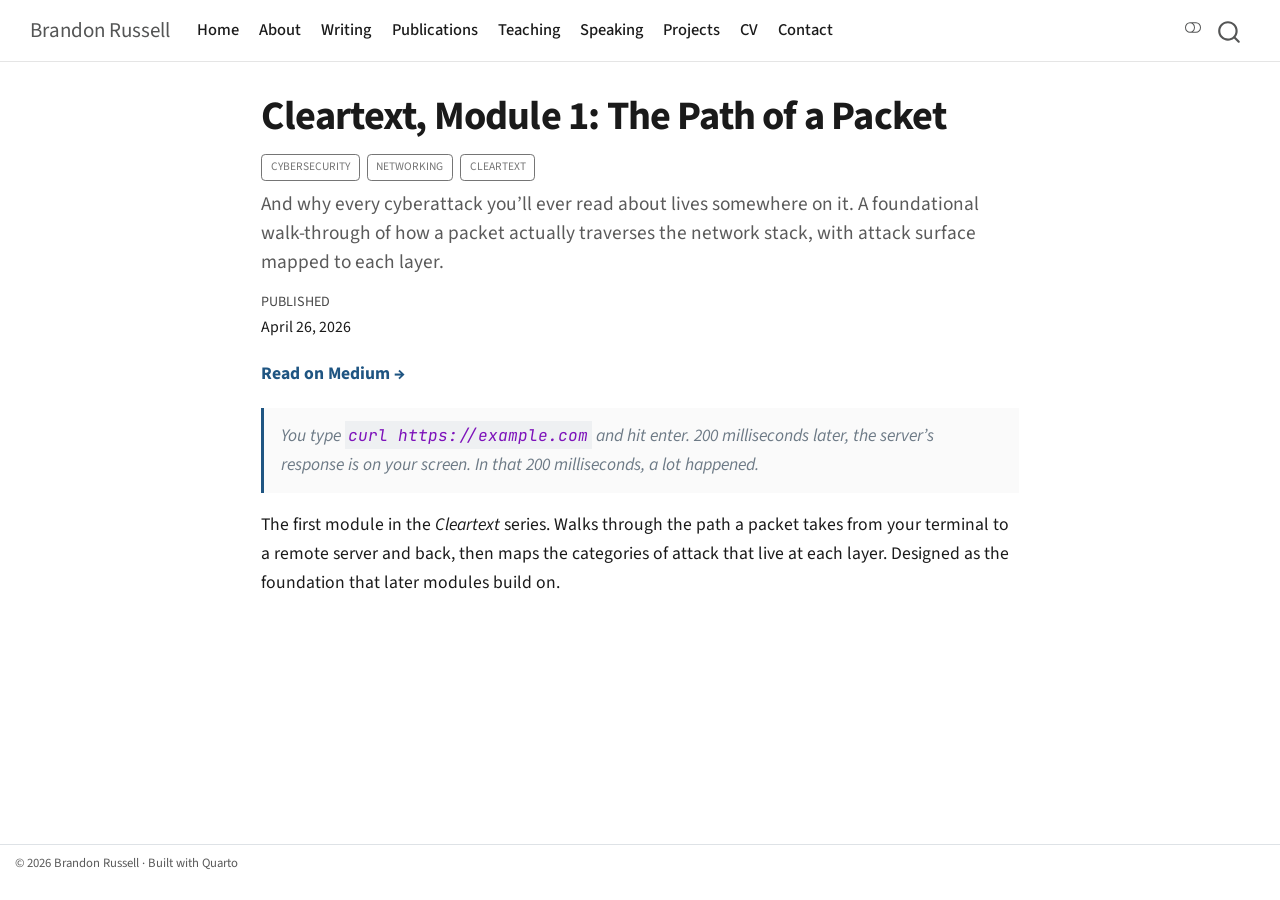
==== posts/2026-04-26-cleartext-module-1-path-of-a-packet/index.html @ db8852be "Built site for gh-pages" ====
<!DOCTYPE html>
<html xmlns="http://www.w3.org/1999/xhtml" lang="en" xml:lang="en"><head>

<meta charset="utf-8">
<meta name="generator" content="quarto-1.9.37">

<meta name="viewport" content="width=device-width, initial-scale=1.0, user-scalable=yes">

<meta name="dcterms.date" content="2026-04-26">
<meta name="description" content="And why every cyberattack you’ll ever read about lives somewhere on it. A foundational walk-through of how a packet actually traverses the network stack, with attack surface mapped to each layer.">

<title>Cleartext, Module 1: The Path of a Packet – Brandon Russell</title>
<style>
/* Default styles provided by pandoc.
** See https://pandoc.org/MANUAL.html#variables-for-html for config info.
*/
code{white-space: pre-wrap;}
span.smallcaps{font-variant: small-caps;}
div.columns{display: flex; gap: min(4vw, 1.5em);}
div.column{flex: auto; overflow-x: auto;}
div.hanging-indent{margin-left: 1.5em; text-indent: -1.5em;}
ul.task-list{list-style: none;}
ul.task-list li input[type="checkbox"] {
  width: 0.8em;
  margin: 0 0.8em 0.2em -1em; /* quarto-specific, see https://github.com/quarto-dev/quarto-cli/issues/4556 */ 
  vertical-align: middle;
}
</style>


<script src="../../site_libs/quarto-nav/quarto-nav.js"></script>
<script src="../../site_libs/clipboard/clipboard.min.js"></script>
<script src="../../site_libs/quarto-search/autocomplete.umd.js"></script>
<script src="../../site_libs/quarto-search/fuse.min.js"></script>
<script src="../../site_libs/quarto-search/quarto-search.js"></script>
<meta name="quarto:offset" content="../../">
<link href="../../images/favicon.svg" rel="icon" type="image/svg+xml">
<script src="../../site_libs/quarto-html/quarto.js" type="module"></script>
<script src="../../site_libs/quarto-html/tabsets/tabsets.js" type="module"></script>
<script src="../../site_libs/quarto-html/popper.min.js"></script>
<script src="../../site_libs/quarto-html/tippy.umd.min.js"></script>
<script src="../../site_libs/quarto-html/anchor.min.js"></script>
<link href="../../site_libs/quarto-html/tippy.css" rel="stylesheet">
<link href="../../site_libs/quarto-html/quarto-syntax-highlighting-7f8f88aac4f3542376d5c11b86a4c14d.css" rel="stylesheet" class="quarto-color-scheme" id="quarto-text-highlighting-styles">
<link href="../../site_libs/quarto-html/quarto-syntax-highlighting-dark-d0ae9245876894da5ac7e18953ecc5cc.css" rel="stylesheet" class="quarto-color-scheme quarto-color-alternate" id="quarto-text-highlighting-styles">
<link href="../../site_libs/quarto-html/quarto-syntax-highlighting-7f8f88aac4f3542376d5c11b86a4c14d.css" rel="stylesheet" class="quarto-color-scheme-extra" id="quarto-text-highlighting-styles">
<script src="../../site_libs/bootstrap/bootstrap.min.js"></script>
<link href="../../site_libs/bootstrap/bootstrap-icons.css" rel="stylesheet">
<link href="../../site_libs/bootstrap/bootstrap-4306a96e0fd97bdc90d1f72745ddc266.min.css" rel="stylesheet" append-hash="true" class="quarto-color-scheme" id="quarto-bootstrap" data-mode="light">
<link href="../../site_libs/bootstrap/bootstrap-dark-68e5399e64d4cba2567f019335977548.min.css" rel="stylesheet" append-hash="true" class="quarto-color-scheme quarto-color-alternate" id="quarto-bootstrap" data-mode="dark">
<link href="../../site_libs/bootstrap/bootstrap-4306a96e0fd97bdc90d1f72745ddc266.min.css" rel="stylesheet" append-hash="true" class="quarto-color-scheme-extra" id="quarto-bootstrap" data-mode="light">
<script id="quarto-search-options" type="application/json">{
  "location": "navbar",
  "copy-button": false,
  "collapse-after": 3,
  "panel-placement": "end",
  "type": "overlay",
  "limit": 50,
  "keyboard-shortcut": [
    "f",
    "/",
    "s"
  ],
  "show-item-context": false,
  "language": {
    "search-no-results-text": "No results",
    "search-matching-documents-text": "matching documents",
    "search-copy-link-title": "Copy link to search",
    "search-hide-matches-text": "Hide additional matches",
    "search-more-match-text": "more match in this document",
    "search-more-matches-text": "more matches in this document",
    "search-clear-button-title": "Clear",
    "search-text-placeholder": "",
    "search-detached-cancel-button-title": "Cancel",
    "search-submit-button-title": "Submit",
    "search-label": "Search"
  }
}</script>
<style>html{ scroll-behavior: smooth; }</style>


<link rel="stylesheet" href="../../styles.css">
<meta property="og:title" content="Cleartext, Module 1: The Path of a Packet – Brandon Russell">
<meta property="og:description" content="And why every cyberattack you’ll ever read about lives somewhere on it. A foundational walk-through of how a packet actually traverses the network stack, with attack surface mapped to each layer.">
<meta property="og:site_name" content="Brandon Russell">
<meta name="twitter:title" content="Cleartext, Module 1: The Path of a Packet – Brandon Russell">
<meta name="twitter:description" content="And why every cyberattack you’ll ever read about lives somewhere on it. A foundational walk-through of how a packet actually traverses the network stack, with attack surface mapped to each layer.">
<meta name="twitter:creator" content="@Dr_BRussell">
<meta name="twitter:site" content="@Dr_BRussell">
<meta name="twitter:card" content="summary">
</head>

<body class="nav-fixed fullcontent quarto-light"><script id="quarto-html-before-body" type="application/javascript">
    const toggleBodyColorMode = (bsSheetEl) => {
      const mode = bsSheetEl.getAttribute("data-mode");
      const bodyEl = window.document.querySelector("body");
      if (mode === "dark") {
        bodyEl.classList.add("quarto-dark");
        bodyEl.classList.remove("quarto-light");
      } else {
        bodyEl.classList.add("quarto-light");
        bodyEl.classList.remove("quarto-dark");
      }
    }
    const toggleBodyColorPrimary = () => {
      const bsSheetEl = window.document.querySelector("link#quarto-bootstrap:not([rel=disabled-stylesheet])");
      if (bsSheetEl) {
        toggleBodyColorMode(bsSheetEl);
      }
    }
    const setColorSchemeToggle = (alternate) => {
      const toggles = window.document.querySelectorAll('.quarto-color-scheme-toggle');
      for (let i=0; i < toggles.length; i++) {
        const toggle = toggles[i];
        if (toggle) {
          if (alternate) {
            toggle.classList.add("alternate");
          } else {
            toggle.classList.remove("alternate");
          }
        }
      }
    };
    const toggleColorMode = (alternate) => {
      // Switch the stylesheets
      const primaryStylesheets = window.document.querySelectorAll('link.quarto-color-scheme:not(.quarto-color-alternate)');
      const alternateStylesheets = window.document.querySelectorAll('link.quarto-color-scheme.quarto-color-alternate');
      manageTransitions('#quarto-margin-sidebar .nav-link', false);
      if (alternate) {
        // note: dark is layered on light, we don't disable primary!
        enableStylesheet(alternateStylesheets);
        for (const sheetNode of alternateStylesheets) {
          if (sheetNode.id === "quarto-bootstrap") {
            toggleBodyColorMode(sheetNode);
          }
        }
      } else {
        disableStylesheet(alternateStylesheets);
        enableStylesheet(primaryStylesheets)
        toggleBodyColorPrimary();
      }
      manageTransitions('#quarto-margin-sidebar .nav-link', true);
      // Switch the toggles
      setColorSchemeToggle(alternate)
      // Hack to workaround the fact that safari doesn't
      // properly recolor the scrollbar when toggling (#1455)
      if (navigator.userAgent.indexOf('Safari') > 0 && navigator.userAgent.indexOf('Chrome') == -1) {
        manageTransitions("body", false);
        window.scrollTo(0, 1);
        setTimeout(() => {
          window.scrollTo(0, 0);
          manageTransitions("body", true);
        }, 40);
      }
    }
    const disableStylesheet = (stylesheets) => {
      for (let i=0; i < stylesheets.length; i++) {
        const stylesheet = stylesheets[i];
        stylesheet.rel = 'disabled-stylesheet';
      }
    }
    const enableStylesheet = (stylesheets) => {
      for (let i=0; i < stylesheets.length; i++) {
        const stylesheet = stylesheets[i];
        if(stylesheet.rel !== 'stylesheet') { // for Chrome, which will still FOUC without this check
          stylesheet.rel = 'stylesheet';
        }
      }
    }
    const manageTransitions = (selector, allowTransitions) => {
      const els = window.document.querySelectorAll(selector);
      for (let i=0; i < els.length; i++) {
        const el = els[i];
        if (allowTransitions) {
          el.classList.remove('notransition');
        } else {
          el.classList.add('notransition');
        }
      }
    }
    const isFileUrl = () => {
      return window.location.protocol === 'file:';
    }
    const hasAlternateSentinel = () => {
      let styleSentinel = getColorSchemeSentinel();
      if (styleSentinel !== null) {
        return styleSentinel === "alternate";
      } else {
        return false;
      }
    }
    const setStyleSentinel = (alternate) => {
      const value = alternate ? "alternate" : "default";
      if (!isFileUrl()) {
        window.localStorage.setItem("quarto-color-scheme", value);
      } else {
        localAlternateSentinel = value;
      }
    }
    const getColorSchemeSentinel = () => {
      if (!isFileUrl()) {
        const storageValue = window.localStorage.getItem("quarto-color-scheme");
        return storageValue != null ? storageValue : localAlternateSentinel;
      } else {
        return localAlternateSentinel;
      }
    }
    const toggleGiscusIfUsed = (isAlternate, darkModeDefault) => {
      const baseTheme = document.querySelector('#giscus-base-theme')?.value ?? 'light';
      const alternateTheme = document.querySelector('#giscus-alt-theme')?.value ?? 'dark';
      let newTheme = '';
      if(authorPrefersDark) {
        newTheme = isAlternate ? baseTheme : alternateTheme;
      } else {
        newTheme = isAlternate ? alternateTheme : baseTheme;
      }
      const changeGiscusTheme = () => {
        // From: https://github.com/giscus/giscus/issues/336
        const sendMessage = (message) => {
          const iframe = document.querySelector('iframe.giscus-frame');
          if (!iframe) return;
          iframe.contentWindow.postMessage({ giscus: message }, 'https://giscus.app');
        }
        sendMessage({
          setConfig: {
            theme: newTheme
          }
        });
      }
      const isGiscussLoaded = window.document.querySelector('iframe.giscus-frame') !== null;
      if (isGiscussLoaded) {
        changeGiscusTheme();
      }
    };
    const authorPrefersDark = false;
    const darkModeDefault = authorPrefersDark;
      document.querySelector('link#quarto-text-highlighting-styles.quarto-color-scheme-extra').rel = 'disabled-stylesheet';
      document.querySelector('link#quarto-bootstrap.quarto-color-scheme-extra').rel = 'disabled-stylesheet';
    let localAlternateSentinel = darkModeDefault ? 'alternate' : 'default';
    // Dark / light mode switch
    window.quartoToggleColorScheme = () => {
      // Read the current dark / light value
      let toAlternate = !hasAlternateSentinel();
      toggleColorMode(toAlternate);
      setStyleSentinel(toAlternate);
      toggleGiscusIfUsed(toAlternate, darkModeDefault);
      window.dispatchEvent(new Event('resize'));
    };
    // Switch to dark mode if need be
    if (hasAlternateSentinel()) {
      toggleColorMode(true);
    } else {
      toggleColorMode(false);
    }
  </script>

<div id="quarto-search-results"></div>
  <header id="quarto-header" class="headroom fixed-top">
    <nav class="navbar navbar-expand-lg " data-bs-theme="dark">
      <div class="navbar-container container-fluid">
      <div class="navbar-brand-container mx-auto">
    <a class="navbar-brand" href="../../index.html">
    <span class="navbar-title">Brandon Russell</span>
    </a>
  </div>
            <div id="quarto-search" class="" title="Search"></div>
          <button class="navbar-toggler" type="button" data-bs-toggle="collapse" data-bs-target="#navbarCollapse" aria-controls="navbarCollapse" role="menu" aria-expanded="false" aria-label="Toggle navigation" onclick="if (window.quartoToggleHeadroom) { window.quartoToggleHeadroom(); }">
  <span class="navbar-toggler-icon"></span>
</button>
          <div class="collapse navbar-collapse" id="navbarCollapse">
            <ul class="navbar-nav navbar-nav-scroll me-auto">
  <li class="nav-item">
    <a class="nav-link" href="../../index.html"> 
<span class="menu-text">Home</span></a>
  </li>  
  <li class="nav-item">
    <a class="nav-link" href="../../about.html"> 
<span class="menu-text">About</span></a>
  </li>  
  <li class="nav-item">
    <a class="nav-link" href="../../writing.html"> 
<span class="menu-text">Writing</span></a>
  </li>  
  <li class="nav-item">
    <a class="nav-link" href="../../publications.html"> 
<span class="menu-text">Publications</span></a>
  </li>  
  <li class="nav-item">
    <a class="nav-link" href="../../teaching.html"> 
<span class="menu-text">Teaching</span></a>
  </li>  
  <li class="nav-item">
    <a class="nav-link" href="../../speaking.html"> 
<span class="menu-text">Speaking</span></a>
  </li>  
  <li class="nav-item">
    <a class="nav-link" href="../../projects.html"> 
<span class="menu-text">Projects</span></a>
  </li>  
  <li class="nav-item">
    <a class="nav-link" href="../../cv.html"> 
<span class="menu-text">CV</span></a>
  </li>  
  <li class="nav-item">
    <a class="nav-link" href="../../contact.html"> 
<span class="menu-text">Contact</span></a>
  </li>  
</ul>
            <ul class="navbar-nav navbar-nav-scroll ms-auto">
  <li class="nav-item compact">
    <a class="nav-link" href="https://github.com/Brandon-Russell-1"> <i class="bi bi-github" role="img" aria-label="GitHub">
</i> 
<span class="menu-text"></span></a>
  </li>  
  <li class="nav-item compact">
    <a class="nav-link" href="https://www.linkedin.com/in/brandon-r-russell/"> <i class="bi bi-linkedin" role="img" aria-label="LinkedIn">
</i> 
<span class="menu-text"></span></a>
  </li>  
  <li class="nav-item compact">
    <a class="nav-link" href="https://x.com/Dr_BRussell"> <i class="bi bi-twitter-x" role="img" aria-label="X">
</i> 
<span class="menu-text"></span></a>
  </li>  
  <li class="nav-item compact">
    <a class="nav-link" href="https://www.youtube.com/@Dr.BrandonRussell"> <i class="bi bi-youtube" role="img" aria-label="YouTube">
</i> 
<span class="menu-text"></span></a>
  </li>  
  <li class="nav-item compact">
    <a class="nav-link" href="https://medium.com/@brandon.r.russell.1"> <i class="bi bi-medium" role="img" aria-label="Medium">
</i> 
<span class="menu-text"></span></a>
  </li>  
  <li class="nav-item compact">
    <a class="nav-link" href="mailto:brandon.r.russell.1@gmail.com"> <i class="bi bi-envelope" role="img" aria-label="Email">
</i> 
<span class="menu-text"></span></a>
  </li>  
</ul>
          </div> <!-- /navcollapse -->
            <div class="quarto-navbar-tools">
  <a href="" class="quarto-color-scheme-toggle quarto-navigation-tool  px-1" onclick="window.quartoToggleColorScheme(); return false;" title="Toggle dark mode"><i class="bi"></i></a>
</div>
      </div> <!-- /container-fluid -->
    </nav>
</header>
<!-- content -->
<div id="quarto-content" class="quarto-container page-columns page-rows-contents page-layout-article page-navbar">
<!-- sidebar -->
<!-- margin-sidebar -->
    
<!-- main -->
<main class="content" id="quarto-document-content">


<header id="title-block-header" class="quarto-title-block default">
<div class="quarto-title">
<h1 class="title">Cleartext, Module 1: The Path of a Packet</h1>
  <div class="quarto-categories">
    <div class="quarto-category">cybersecurity</div>
    <div class="quarto-category">networking</div>
    <div class="quarto-category">cleartext</div>
  </div>
  </div>

<div>
  <div class="description">
    And why every cyberattack you’ll ever read about lives somewhere on it. A foundational walk-through of how a packet actually traverses the network stack, with attack surface mapped to each layer.
  </div>
</div>


<div class="quarto-title-meta">

    
    <div>
    <div class="quarto-title-meta-heading">Published</div>
    <div class="quarto-title-meta-contents">
      <p class="date">April 26, 2026</p>
    </div>
  </div>
  
    
  </div>
  


</header>


<p><a href="https://medium.com/@brandon.r.russell.1/cleartext-ec128820b565"><strong>Read on Medium →</strong></a></p>
<blockquote class="blockquote">
<p>You type <code>curl https://example.com</code> and hit enter. 200 milliseconds later, the server’s response is on your screen. In that 200 milliseconds, a lot happened.</p>
</blockquote>
<p>The first module in the <em>Cleartext</em> series. Walks through the path a packet takes from your terminal to a remote server and back, then maps the categories of attack that live at each layer. Designed as the foundation that later modules build on.</p>



</main> <!-- /main -->
<script id="quarto-html-after-body" type="application/javascript">
  window.document.addEventListener("DOMContentLoaded", function (event) {
    // Ensure there is a toggle, if there isn't float one in the top right
    if (window.document.querySelector('.quarto-color-scheme-toggle') === null) {
      const a = window.document.createElement('a');
      a.classList.add('top-right');
      a.classList.add('quarto-color-scheme-toggle');
      a.href = "";
      a.onclick = function() { try { window.quartoToggleColorScheme(); } catch {} return false; };
      const i = window.document.createElement("i");
      i.classList.add('bi');
      a.appendChild(i);
      window.document.body.appendChild(a);
    }
    setColorSchemeToggle(hasAlternateSentinel())
    const icon = "";
    const anchorJS = new window.AnchorJS();
    anchorJS.options = {
      placement: 'right',
      icon: icon
    };
    anchorJS.add('.anchored');
    const isCodeAnnotation = (el) => {
      for (const clz of el.classList) {
        if (clz.startsWith('code-annotation-')) {                     
          return true;
        }
      }
      return false;
    }
    const onCopySuccess = function(e) {
      // button target
      const button = e.trigger;
      // don't keep focus
      button.blur();
      // flash "checked"
      button.classList.add('code-copy-button-checked');
      var currentTitle = button.getAttribute("title");
      button.setAttribute("title", "Copied!");
      let tooltip;
      if (window.bootstrap) {
        button.setAttribute("data-bs-toggle", "tooltip");
        button.setAttribute("data-bs-placement", "left");
        button.setAttribute("data-bs-title", "Copied!");
        tooltip = new bootstrap.Tooltip(button, 
          { trigger: "manual", 
            customClass: "code-copy-button-tooltip",
            offset: [0, -8]});
        tooltip.show();    
      }
      setTimeout(function() {
        if (tooltip) {
          tooltip.hide();
          button.removeAttribute("data-bs-title");
          button.removeAttribute("data-bs-toggle");
          button.removeAttribute("data-bs-placement");
        }
        button.setAttribute("title", currentTitle);
        button.classList.remove('code-copy-button-checked');
      }, 1000);
      // clear code selection
      e.clearSelection();
    }
    const getTextToCopy = function(trigger) {
      const outerScaffold = trigger.parentElement.cloneNode(true);
      const codeEl = outerScaffold.querySelector('code');
      for (const childEl of codeEl.children) {
        if (isCodeAnnotation(childEl)) {
          childEl.remove();
        }
      }
      return codeEl.innerText;
    }
    const clipboard = new window.ClipboardJS('.code-copy-button:not([data-in-quarto-modal])', {
      text: getTextToCopy
    });
    clipboard.on('success', onCopySuccess);
    if (window.document.getElementById('quarto-embedded-source-code-modal')) {
      const clipboardModal = new window.ClipboardJS('.code-copy-button[data-in-quarto-modal]', {
        text: getTextToCopy,
        container: window.document.getElementById('quarto-embedded-source-code-modal')
      });
      clipboardModal.on('success', onCopySuccess);
    }
      var localhostRegex = new RegExp(/^(?:http|https):\/\/localhost\:?[0-9]*\//);
      var mailtoRegex = new RegExp(/^mailto:/);
        var filterRegex = new RegExp("https:\/\/brandonrussell\.io");
      var isInternal = (href) => {
          return filterRegex.test(href) || localhostRegex.test(href) || mailtoRegex.test(href);
      }
      // Inspect non-navigation links and adorn them if external
     var links = window.document.querySelectorAll('a[href]:not(.nav-link):not(.navbar-brand):not(.toc-action):not(.sidebar-link):not(.sidebar-item-toggle):not(.pagination-link):not(.no-external):not([aria-hidden]):not(.dropdown-item):not(.quarto-navigation-tool):not(.about-link)');
      for (var i=0; i<links.length; i++) {
        const link = links[i];
        if (!isInternal(link.href)) {
          // undo the damage that might have been done by quarto-nav.js in the case of
          // links that we want to consider external
          if (link.dataset.originalHref !== undefined) {
            link.href = link.dataset.originalHref;
          }
        }
      }
    function tippyHover(el, contentFn, onTriggerFn, onUntriggerFn) {
      const config = {
        allowHTML: true,
        maxWidth: 500,
        delay: 100,
        arrow: false,
        appendTo: function(el) {
            return el.parentElement;
        },
        interactive: true,
        interactiveBorder: 10,
        theme: 'quarto',
        placement: 'bottom-start',
      };
      if (contentFn) {
        config.content = contentFn;
      }
      if (onTriggerFn) {
        config.onTrigger = onTriggerFn;
      }
      if (onUntriggerFn) {
        config.onUntrigger = onUntriggerFn;
      }
      window.tippy(el, config); 
    }
    const noterefs = window.document.querySelectorAll('a[role="doc-noteref"]');
    for (var i=0; i<noterefs.length; i++) {
      const ref = noterefs[i];
      tippyHover(ref, function() {
        // use id or data attribute instead here
        let href = ref.getAttribute('data-footnote-href') || ref.getAttribute('href');
        try { href = new URL(href).hash; } catch {}
        const id = href.replace(/^#\/?/, "");
        const note = window.document.getElementById(id);
        if (note) {
          return note.innerHTML;
        } else {
          return "";
        }
      });
    }
    const xrefs = window.document.querySelectorAll('a.quarto-xref');
    const processXRef = (id, note) => {
      // Strip column container classes
      const stripColumnClz = (el) => {
        el.classList.remove("page-full", "page-columns");
        if (el.children) {
          for (const child of el.children) {
            stripColumnClz(child);
          }
        }
      }
      stripColumnClz(note)
      if (id === null || id.startsWith('sec-')) {
        // Special case sections, only their first couple elements
        const container = document.createElement("div");
        if (note.children && note.children.length > 2) {
          container.appendChild(note.children[0].cloneNode(true));
          for (let i = 1; i < note.children.length; i++) {
            const child = note.children[i];
            if (child.tagName === "P" && child.innerText === "") {
              continue;
            } else {
              container.appendChild(child.cloneNode(true));
              break;
            }
          }
          if (window.Quarto?.typesetMath) {
            window.Quarto.typesetMath(container);
          }
          return container.innerHTML
        } else {
          if (window.Quarto?.typesetMath) {
            window.Quarto.typesetMath(note);
          }
          return note.innerHTML;
        }
      } else {
        // Remove any anchor links if they are present
        const anchorLink = note.querySelector('a.anchorjs-link');
        if (anchorLink) {
          anchorLink.remove();
        }
        if (window.Quarto?.typesetMath) {
          window.Quarto.typesetMath(note);
        }
        if (note.classList.contains("callout")) {
          return note.outerHTML;
        } else {
          return note.innerHTML;
        }
      }
    }
    for (var i=0; i<xrefs.length; i++) {
      const xref = xrefs[i];
      tippyHover(xref, undefined, function(instance) {
        instance.disable();
        let url = xref.getAttribute('href');
        let hash = undefined; 
        if (url.startsWith('#')) {
          hash = url;
        } else {
          try { hash = new URL(url).hash; } catch {}
        }
        if (hash) {
          const id = hash.replace(/^#\/?/, "");
          const note = window.document.getElementById(id);
          if (note !== null) {
            try {
              const html = processXRef(id, note.cloneNode(true));
              instance.setContent(html);
            } finally {
              instance.enable();
              instance.show();
            }
          } else {
            // See if we can fetch this
            fetch(url.split('#')[0])
            .then(res => res.text())
            .then(html => {
              const parser = new DOMParser();
              const htmlDoc = parser.parseFromString(html, "text/html");
              const note = htmlDoc.getElementById(id);
              if (note !== null) {
                const html = processXRef(id, note);
                instance.setContent(html);
              } 
            }).finally(() => {
              instance.enable();
              instance.show();
            });
          }
        } else {
          // See if we can fetch a full url (with no hash to target)
          // This is a special case and we should probably do some content thinning / targeting
          fetch(url)
          .then(res => res.text())
          .then(html => {
            const parser = new DOMParser();
            const htmlDoc = parser.parseFromString(html, "text/html");
            const note = htmlDoc.querySelector('main.content');
            if (note !== null) {
              // This should only happen for chapter cross references
              // (since there is no id in the URL)
              // remove the first header
              if (note.children.length > 0 && note.children[0].tagName === "HEADER") {
                note.children[0].remove();
              }
              const html = processXRef(null, note);
              instance.setContent(html);
            } 
          }).finally(() => {
            instance.enable();
            instance.show();
          });
        }
      }, function(instance) {
      });
    }
        let selectedAnnoteEl;
        const selectorForAnnotation = ( cell, annotation) => {
          let cellAttr = 'data-code-cell="' + cell + '"';
          let lineAttr = 'data-code-annotation="' +  annotation + '"';
          const selector = 'span[' + cellAttr + '][' + lineAttr + ']';
          return selector;
        }
        const selectCodeLines = (annoteEl) => {
          const doc = window.document;
          const targetCell = annoteEl.getAttribute("data-target-cell");
          const targetAnnotation = annoteEl.getAttribute("data-target-annotation");
          const annoteSpan = window.document.querySelector(selectorForAnnotation(targetCell, targetAnnotation));
          const lines = annoteSpan.getAttribute("data-code-lines").split(",");
          const lineIds = lines.map((line) => {
            return targetCell + "-" + line;
          })
          let top = null;
          let height = null;
          let parent = null;
          if (lineIds.length > 0) {
              //compute the position of the single el (top and bottom and make a div)
              const el = window.document.getElementById(lineIds[0]);
              top = el.offsetTop;
              height = el.offsetHeight;
              parent = el.parentElement.parentElement;
            if (lineIds.length > 1) {
              const lastEl = window.document.getElementById(lineIds[lineIds.length - 1]);
              const bottom = lastEl.offsetTop + lastEl.offsetHeight;
              height = bottom - top;
            }
            if (top !== null && height !== null && parent !== null) {
              // cook up a div (if necessary) and position it 
              let div = window.document.getElementById("code-annotation-line-highlight");
              if (div === null) {
                div = window.document.createElement("div");
                div.setAttribute("id", "code-annotation-line-highlight");
                div.style.position = 'absolute';
                parent.appendChild(div);
              }
              div.style.top = top - 2 + "px";
              div.style.height = height + 4 + "px";
              div.style.left = 0;
              let gutterDiv = window.document.getElementById("code-annotation-line-highlight-gutter");
              if (gutterDiv === null) {
                gutterDiv = window.document.createElement("div");
                gutterDiv.setAttribute("id", "code-annotation-line-highlight-gutter");
                gutterDiv.style.position = 'absolute';
                const codeCell = window.document.getElementById(targetCell);
                const gutter = codeCell.querySelector('.code-annotation-gutter');
                gutter.appendChild(gutterDiv);
              }
              gutterDiv.style.top = top - 2 + "px";
              gutterDiv.style.height = height + 4 + "px";
            }
            selectedAnnoteEl = annoteEl;
          }
        };
        const unselectCodeLines = () => {
          const elementsIds = ["code-annotation-line-highlight", "code-annotation-line-highlight-gutter"];
          elementsIds.forEach((elId) => {
            const div = window.document.getElementById(elId);
            if (div) {
              div.remove();
            }
          });
          selectedAnnoteEl = undefined;
        };
          // Handle positioning of the toggle
      window.addEventListener(
        "resize",
        throttle(() => {
          elRect = undefined;
          if (selectedAnnoteEl) {
            selectCodeLines(selectedAnnoteEl);
          }
        }, 10)
      );
      function throttle(fn, ms) {
      let throttle = false;
      let timer;
        return (...args) => {
          if(!throttle) { // first call gets through
              fn.apply(this, args);
              throttle = true;
          } else { // all the others get throttled
              if(timer) clearTimeout(timer); // cancel #2
              timer = setTimeout(() => {
                fn.apply(this, args);
                timer = throttle = false;
              }, ms);
          }
        };
      }
        // Attach click handler to the DT
        const annoteDls = window.document.querySelectorAll('dt[data-target-cell]');
        for (const annoteDlNode of annoteDls) {
          annoteDlNode.addEventListener('click', (event) => {
            const clickedEl = event.target;
            if (clickedEl !== selectedAnnoteEl) {
              unselectCodeLines();
              const activeEl = window.document.querySelector('dt[data-target-cell].code-annotation-active');
              if (activeEl) {
                activeEl.classList.remove('code-annotation-active');
              }
              selectCodeLines(clickedEl);
              clickedEl.classList.add('code-annotation-active');
            } else {
              // Unselect the line
              unselectCodeLines();
              clickedEl.classList.remove('code-annotation-active');
            }
          });
        }
    const findCites = (el) => {
      const parentEl = el.parentElement;
      if (parentEl) {
        const cites = parentEl.dataset.cites;
        if (cites) {
          return {
            el,
            cites: cites.split(' ')
          };
        } else {
          return findCites(el.parentElement)
        }
      } else {
        return undefined;
      }
    };
    var bibliorefs = window.document.querySelectorAll('a[role="doc-biblioref"]');
    for (var i=0; i<bibliorefs.length; i++) {
      const ref = bibliorefs[i];
      const citeInfo = findCites(ref);
      if (citeInfo) {
        tippyHover(citeInfo.el, function() {
          var popup = window.document.createElement('div');
          citeInfo.cites.forEach(function(cite) {
            var citeDiv = window.document.createElement('div');
            citeDiv.classList.add('hanging-indent');
            citeDiv.classList.add('csl-entry');
            var biblioDiv = window.document.getElementById('ref-' + cite);
            if (biblioDiv) {
              citeDiv.innerHTML = biblioDiv.innerHTML;
            }
            popup.appendChild(citeDiv);
          });
          return popup.innerHTML;
        });
      }
    }
  });
  </script>
</div> <!-- /content -->
<footer class="footer">
  <div class="nav-footer">
    <div class="nav-footer-left">
<p>© 2026 Brandon Russell · Built with <a href="https://quarto.org">Quarto</a></p>
</div>   
    <div class="nav-footer-center">
      &nbsp;
    </div>
    <div class="nav-footer-right">
      <ul class="footer-items list-unstyled">
    <li class="nav-item compact">
    <a class="nav-link" href="https://github.com/Brandon-Russell-1">
      <i class="bi bi-github" role="img">
</i> 
    </a>
  </li>  
    <li class="nav-item compact">
    <a class="nav-link" href="https://www.linkedin.com/in/brandon-r-russell/">
      <i class="bi bi-linkedin" role="img">
</i> 
    </a>
  </li>  
    <li class="nav-item compact">
    <a class="nav-link" href="https://x.com/Dr_BRussell">
      <i class="bi bi-twitter-x" role="img">
</i> 
    </a>
  </li>  
    <li class="nav-item compact">
    <a class="nav-link" href="https://www.youtube.com/@Dr.BrandonRussell">
      <i class="bi bi-youtube" role="img">
</i> 
    </a>
  </li>  
    <li class="nav-item compact">
    <a class="nav-link" href="https://medium.com/@brandon.r.russell.1">
      <i class="bi bi-medium" role="img">
</i> 
    </a>
  </li>  
    <li class="nav-item compact">
    <a class="nav-link" href="mailto:brandon.r.russell.1@gmail.com">
      <i class="bi bi-envelope" role="img">
</i> 
    </a>
  </li>  
</ul>
    </div>
  </div>
</footer>




<script src="../../site_libs/quarto-html/zenscroll-min.js"></script>
</body></html>
---- site_libs/quarto-html/tippy.css ----
.tippy-box[data-animation=fade][data-state=hidden]{opacity:0}[data-tippy-root]{max-width:calc(100vw - 10px)}.tippy-box{position:relative;background-color:#333;color:#fff;border-radius:4px;font-size:14px;line-height:1.4;white-space:normal;outline:0;transition-property:transform,visibility,opacity}.tippy-box[data-placement^=top]>.tippy-arrow{bottom:0}.tippy-box[data-placement^=top]>.tippy-arrow:before{bottom:-7px;left:0;border-width:8px 8px 0;border-top-color:initial;transform-origin:center top}.tippy-box[data-placement^=bottom]>.tippy-arrow{top:0}.tippy-box[data-placement^=bottom]>.tippy-arrow:before{top:-7px;left:0;border-width:0 8px 8px;border-bottom-color:initial;transform-origin:center bottom}.tippy-box[data-placement^=left]>.tippy-arrow{right:0}.tippy-box[data-placement^=left]>.tippy-arrow:before{border-width:8px 0 8px 8px;border-left-color:initial;right:-7px;transform-origin:center left}.tippy-box[data-placement^=right]>.tippy-arrow{left:0}.tippy-box[data-placement^=right]>.tippy-arrow:before{left:-7px;border-width:8px 8px 8px 0;border-right-color:initial;transform-origin:center right}.tippy-box[data-inertia][data-state=visible]{transition-timing-function:cubic-bezier(.54,1.5,.38,1.11)}.tippy-arrow{width:16px;height:16px;color:#333}.tippy-arrow:before{content:"";position:absolute;border-color:transparent;border-style:solid}.tippy-content{position:relative;padding:5px 9px;z-index:1}
---- site_libs/quarto-html/quarto-syntax-highlighting-7f8f88aac4f3542376d5c11b86a4c14d.css ----
/* quarto syntax highlight colors */
:root {
  --quarto-hl-ot-color: #003B4F;
  --quarto-hl-at-color: #657422;
  --quarto-hl-ss-color: #20794D;
  --quarto-hl-an-color: #5E5E5E;
  --quarto-hl-fu-color: #4758AB;
  --quarto-hl-st-color: #20794D;
  --quarto-hl-cf-color: #003B4F;
  --quarto-hl-op-color: #5E5E5E;
  --quarto-hl-er-color: #AD0000;
  --quarto-hl-bn-color: #AD0000;
  --quarto-hl-al-color: #AD0000;
  --quarto-hl-va-color: #111111;
  --quarto-hl-bu-color: inherit;
  --quarto-hl-ex-color: inherit;
  --quarto-hl-pp-color: #AD0000;
  --quarto-hl-in-color: #5E5E5E;
  --quarto-hl-vs-color: #20794D;
  --quarto-hl-wa-color: #5E5E5E;
  --quarto-hl-do-color: #5E5E5E;
  --quarto-hl-im-color: #00769E;
  --quarto-hl-ch-color: #20794D;
  --quarto-hl-dt-color: #AD0000;
  --quarto-hl-fl-color: #AD0000;
  --quarto-hl-co-color: #5E5E5E;
  --quarto-hl-cv-color: #5E5E5E;
  --quarto-hl-cn-color: #8f5902;
  --quarto-hl-sc-color: #5E5E5E;
  --quarto-hl-dv-color: #AD0000;
  --quarto-hl-kw-color: #003B4F;
}

/* other quarto variables */
:root {
  --quarto-font-monospace: SFMono-Regular, Menlo, Monaco, Consolas, "Liberation Mono", "Courier New", monospace;
}

/* syntax highlight based on Pandoc's rules */
pre > code.sourceCode > span {
  color: #003B4F;
}

code.sourceCode > span {
  color: #003B4F;
}

div.sourceCode,
div.sourceCode pre.sourceCode {
  color: #003B4F;
}

/* Normal */
code span {
  color: #003B4F;
}

/* Alert */
code span.al {
  color: #AD0000;
  font-style: inherit;
}

/* Annotation */
code span.an {
  color: #5E5E5E;
  font-style: inherit;
}

/* Attribute */
code span.at {
  color: #657422;
  font-style: inherit;
}

/* BaseN */
code span.bn {
  color: #AD0000;
  font-style: inherit;
}

/* BuiltIn */
code span.bu {
  font-style: inherit;
}

/* ControlFlow */
code span.cf {
  color: #003B4F;
  font-weight: bold;
  font-style: inherit;
}

/* Char */
code span.ch {
  color: #20794D;
  font-style: inherit;
}

/* Constant */
code span.cn {
  color: #8f5902;
  font-style: inherit;
}

/* Comment */
code span.co {
  color: #5E5E5E;
  font-style: inherit;
}

/* CommentVar */
code span.cv {
  color: #5E5E5E;
  font-style: italic;
}

/* Documentation */
code span.do {
  color: #5E5E5E;
  font-style: italic;
}

/* DataType */
code span.dt {
  color: #AD0000;
  font-style: inherit;
}

/* DecVal */
code span.dv {
  color: #AD0000;
  font-style: inherit;
}

/* Error */
code span.er {
  color: #AD0000;
  font-style: inherit;
}

/* Extension */
code span.ex {
  font-style: inherit;
}

/* Float */
code span.fl {
  color: #AD0000;
  font-style: inherit;
}

/* Function */
code span.fu {
  color: #4758AB;
  font-style: inherit;
}

/* Import */
code span.im {
  color: #00769E;
  font-style: inherit;
}

/* Information */
code span.in {
  color: #5E5E5E;
  font-style: inherit;
}

/* Keyword */
code span.kw {
  color: #003B4F;
  font-weight: bold;
  font-style: inherit;
}

/* Operator */
code span.op {
  color: #5E5E5E;
  font-style: inherit;
}

/* Other */
code span.ot {
  color: #003B4F;
  font-style: inherit;
}

/* Preprocessor */
code span.pp {
  color: #AD0000;
  font-style: inherit;
}

/* SpecialChar */
code span.sc {
  color: #5E5E5E;
  font-style: inherit;
}

/* SpecialString */
code span.ss {
  color: #20794D;
  font-style: inherit;
}

/* String */
code span.st {
  color: #20794D;
  font-style: inherit;
}

/* Variable */
code span.va {
  color: #111111;
  font-style: inherit;
}

/* VerbatimString */
code span.vs {
  color: #20794D;
  font-style: inherit;
}

/* Warning */
code span.wa {
  color: #5E5E5E;
  font-style: italic;
}

.prevent-inlining {
  content: "</";
}

/*# sourceMappingURL=789ad8cd35626ba772517505b42a116e.css.map */
---- site_libs/quarto-html/quarto-syntax-highlighting-dark-d0ae9245876894da5ac7e18953ecc5cc.css ----
/* quarto syntax highlight colors */
:root {
  --quarto-hl-al-color: #f07178;
  --quarto-hl-an-color: #d4d0ab;
  --quarto-hl-at-color: #00e0e0;
  --quarto-hl-bn-color: #d4d0ab;
  --quarto-hl-bu-color: #abe338;
  --quarto-hl-ch-color: #abe338;
  --quarto-hl-co-color: #f8f8f2;
  --quarto-hl-cv-color: #ffd700;
  --quarto-hl-cn-color: #ffd700;
  --quarto-hl-cf-color: #ffa07a;
  --quarto-hl-dt-color: #ffa07a;
  --quarto-hl-dv-color: #d4d0ab;
  --quarto-hl-do-color: #f8f8f2;
  --quarto-hl-er-color: #f07178;
  --quarto-hl-ex-color: #00e0e0;
  --quarto-hl-fl-color: #d4d0ab;
  --quarto-hl-fu-color: #ffa07a;
  --quarto-hl-im-color: #abe338;
  --quarto-hl-in-color: #d4d0ab;
  --quarto-hl-kw-color: #ffa07a;
  --quarto-hl-op-color: #ffa07a;
  --quarto-hl-ot-color: #00e0e0;
  --quarto-hl-pp-color: #dcc6e0;
  --quarto-hl-re-color: #00e0e0;
  --quarto-hl-sc-color: #abe338;
  --quarto-hl-ss-color: #abe338;
  --quarto-hl-st-color: #abe338;
  --quarto-hl-va-color: #00e0e0;
  --quarto-hl-vs-color: #abe338;
  --quarto-hl-wa-color: #dcc6e0;
}

/* other quarto variables */
:root {
  --quarto-font-monospace: SFMono-Regular, Menlo, Monaco, Consolas, "Liberation Mono", "Courier New", monospace;
}

/* syntax highlight based on Pandoc's rules */
pre > code.sourceCode > span {
  color: #f8f8f2;
}

code.sourceCode > span {
  color: #f8f8f2;
}

div.sourceCode,
div.sourceCode pre.sourceCode {
  color: #f8f8f2;
}

/* Normal */
code span {
  color: #f8f8f2;
}

/* Alert */
code span.al {
  color: #f07178;
}

/* Annotation */
code span.an {
  color: #d4d0ab;
}

/* Attribute */
code span.at {
  color: #00e0e0;
}

/* BaseN */
code span.bn {
  color: #d4d0ab;
}

/* BuiltIn */
code span.bu {
  color: #abe338;
}

/* ControlFlow */
code span.cf {
  font-weight: bold;
  color: #ffa07a;
}

/* Char */
code span.ch {
  color: #abe338;
}

/* Constant */
code span.cn {
  color: #ffd700;
}

/* Comment */
code span.co {
  font-style: italic;
  color: #f8f8f2;
}

/* CommentVar */
code span.cv {
  color: #ffd700;
}

/* Documentation */
code span.do {
  color: #f8f8f2;
}

/* DataType */
code span.dt {
  color: #ffa07a;
}

/* DecVal */
code span.dv {
  color: #d4d0ab;
}

/* Error */
code span.er {
  color: #f07178;
  text-decoration: underline;
}

/* Extension */
code span.ex {
  font-weight: bold;
  color: #00e0e0;
}

/* Float */
code span.fl {
  color: #d4d0ab;
}

/* Function */
code span.fu {
  color: #ffa07a;
}

/* Import */
code span.im {
  color: #abe338;
}

/* Information */
code span.in {
  color: #d4d0ab;
}

/* Keyword */
code span.kw {
  font-weight: bold;
  color: #ffa07a;
}

/* Operator */
code span.op {
  color: #ffa07a;
}

/* Other */
code span.ot {
  color: #00e0e0;
}

/* Preprocessor */
code span.pp {
  color: #dcc6e0;
}

/* RegionMarker */
code span.re {
  background-color: #f8f8f2;
  color: #00e0e0;
}

/* SpecialChar */
code span.sc {
  color: #abe338;
}

/* SpecialString */
code span.ss {
  color: #abe338;
}

/* String */
code span.st {
  color: #abe338;
}

/* Variable */
code span.va {
  color: #00e0e0;
}

/* VerbatimString */
code span.vs {
  color: #abe338;
}

/* Warning */
code span.wa {
  color: #dcc6e0;
}

.prevent-inlining {
  content: "</";
}

/*# sourceMappingURL=e2dac9153eaf3c552d5043f9565d03d7.css.map */
---- site_libs/quarto-html/quarto-syntax-highlighting-7f8f88aac4f3542376d5c11b86a4c14d.css ----
/* quarto syntax highlight colors */
:root {
  --quarto-hl-ot-color: #003B4F;
  --quarto-hl-at-color: #657422;
  --quarto-hl-ss-color: #20794D;
  --quarto-hl-an-color: #5E5E5E;
  --quarto-hl-fu-color: #4758AB;
  --quarto-hl-st-color: #20794D;
  --quarto-hl-cf-color: #003B4F;
  --quarto-hl-op-color: #5E5E5E;
  --quarto-hl-er-color: #AD0000;
  --quarto-hl-bn-color: #AD0000;
  --quarto-hl-al-color: #AD0000;
  --quarto-hl-va-color: #111111;
  --quarto-hl-bu-color: inherit;
  --quarto-hl-ex-color: inherit;
  --quarto-hl-pp-color: #AD0000;
  --quarto-hl-in-color: #5E5E5E;
  --quarto-hl-vs-color: #20794D;
  --quarto-hl-wa-color: #5E5E5E;
  --quarto-hl-do-color: #5E5E5E;
  --quarto-hl-im-color: #00769E;
  --quarto-hl-ch-color: #20794D;
  --quarto-hl-dt-color: #AD0000;
  --quarto-hl-fl-color: #AD0000;
  --quarto-hl-co-color: #5E5E5E;
  --quarto-hl-cv-color: #5E5E5E;
  --quarto-hl-cn-color: #8f5902;
  --quarto-hl-sc-color: #5E5E5E;
  --quarto-hl-dv-color: #AD0000;
  --quarto-hl-kw-color: #003B4F;
}

/* other quarto variables */
:root {
  --quarto-font-monospace: SFMono-Regular, Menlo, Monaco, Consolas, "Liberation Mono", "Courier New", monospace;
}

/* syntax highlight based on Pandoc's rules */
pre > code.sourceCode > span {
  color: #003B4F;
}

code.sourceCode > span {
  color: #003B4F;
}

div.sourceCode,
div.sourceCode pre.sourceCode {
  color: #003B4F;
}

/* Normal */
code span {
  color: #003B4F;
}

/* Alert */
code span.al {
  color: #AD0000;
  font-style: inherit;
}

/* Annotation */
code span.an {
  color: #5E5E5E;
  font-style: inherit;
}

/* Attribute */
code span.at {
  color: #657422;
  font-style: inherit;
}

/* BaseN */
code span.bn {
  color: #AD0000;
  font-style: inherit;
}

/* BuiltIn */
code span.bu {
  font-style: inherit;
}

/* ControlFlow */
code span.cf {
  color: #003B4F;
  font-weight: bold;
  font-style: inherit;
}

/* Char */
code span.ch {
  color: #20794D;
  font-style: inherit;
}

/* Constant */
code span.cn {
  color: #8f5902;
  font-style: inherit;
}

/* Comment */
code span.co {
  color: #5E5E5E;
  font-style: inherit;
}

/* CommentVar */
code span.cv {
  color: #5E5E5E;
  font-style: italic;
}

/* Documentation */
code span.do {
  color: #5E5E5E;
  font-style: italic;
}

/* DataType */
code span.dt {
  color: #AD0000;
  font-style: inherit;
}

/* DecVal */
code span.dv {
  color: #AD0000;
  font-style: inherit;
}

/* Error */
code span.er {
  color: #AD0000;
  font-style: inherit;
}

/* Extension */
code span.ex {
  font-style: inherit;
}

/* Float */
code span.fl {
  color: #AD0000;
  font-style: inherit;
}

/* Function */
code span.fu {
  color: #4758AB;
  font-style: inherit;
}

/* Import */
code span.im {
  color: #00769E;
  font-style: inherit;
}

/* Information */
code span.in {
  color: #5E5E5E;
  font-style: inherit;
}

/* Keyword */
code span.kw {
  color: #003B4F;
  font-weight: bold;
  font-style: inherit;
}

/* Operator */
code span.op {
  color: #5E5E5E;
  font-style: inherit;
}

/* Other */
code span.ot {
  color: #003B4F;
  font-style: inherit;
}

/* Preprocessor */
code span.pp {
  color: #AD0000;
  font-style: inherit;
}

/* SpecialChar */
code span.sc {
  color: #5E5E5E;
  font-style: inherit;
}

/* SpecialString */
code span.ss {
  color: #20794D;
  font-style: inherit;
}

/* String */
code span.st {
  color: #20794D;
  font-style: inherit;
}

/* Variable */
code span.va {
  color: #111111;
  font-style: inherit;
}

/* VerbatimString */
code span.vs {
  color: #20794D;
  font-style: inherit;
}

/* Warning */
code span.wa {
  color: #5E5E5E;
  font-style: italic;
}

.prevent-inlining {
  content: "</";
}

/*# sourceMappingURL=789ad8cd35626ba772517505b42a116e.css.map */
---- styles.css ----
/* ----------------------------------------------------------------------- */
/*  Brandon Russell — site styles                                          */
/*  Minimal, hamel.dev-inspired typography and listings.                   */
/* ----------------------------------------------------------------------- */

@import url('https://fonts.googleapis.com/css2?family=Source+Sans+3:wght@300;400;600;700&family=Source+Serif+4:opsz,wght@8..60,400;8..60,600&family=JetBrains+Mono:wght@400;600&display=swap');

:root {
  --br-ink:        #1a1a1a;
  --br-muted:      #5a5a5a;
  --br-rule:       #e5e5e5;
  --br-bg-soft:    #fafafa;
  --br-accent:     #1f5582;       /* deep navy-blue */
  --br-accent-2:   #16415f;
  --br-link:       #1f5582;
  --br-warm:       #b85c2c;       /* used sparingly for accents */
}

/* ---------- Base typography --------------------------------------------- */

body {
  font-family: "Source Sans 3", -apple-system, BlinkMacSystemFont, "Segoe UI", Roboto, sans-serif;
  font-size: 1.05rem;
  line-height: 1.65;
  color: var(--br-ink);
  -webkit-font-smoothing: antialiased;
  -moz-osx-font-smoothing: grayscale;
}

h1, h2, h3, h4, h5, h6 {
  font-family: "Source Sans 3", -apple-system, BlinkMacSystemFont, "Segoe UI", Roboto, sans-serif;
  font-weight: 600;
  letter-spacing: -0.01em;
  color: var(--br-ink);
  margin-top: 2.2rem;
  margin-bottom: 0.8rem;
}

h1.title { font-size: 2.4rem; font-weight: 700; letter-spacing: -0.02em; }
h2 { font-size: 1.55rem; padding-top: 0.35rem; border-top: 1px solid var(--br-rule); }
h3 { font-size: 1.2rem; }

p.subtitle, .quarto-title-block .description {
  color: var(--br-muted);
  font-weight: 400;
  font-size: 1.15rem;
  line-height: 1.5;
}

code, pre, .sourceCode {
  font-family: "JetBrains Mono", ui-monospace, SFMono-Regular, Menlo, monospace;
  font-size: 0.92em;
}

/* ---------- Links ------------------------------------------------------- */

a {
  color: var(--br-link);
  text-decoration: none;
  border-bottom: 1px solid transparent;
  transition: border-color 120ms ease;
}
a:hover {
  text-decoration: none;
  border-bottom-color: var(--br-link);
}
.navbar a, .footer a, .about-links a, a.btn { border-bottom: none !important; }

/* ---------- Navbar ------------------------------------------------------ */

.navbar {
  border-bottom: 1px solid var(--br-rule);
  background-color: #ffffff !important;
  padding-top: 0.4rem;
  padding-bottom: 0.4rem;
}
.navbar-brand img {
  border-radius: 50%;
  width: 32px; height: 32px;
  object-fit: cover;
  margin-right: 0.4rem;
}
.navbar .nav-link {
  font-weight: 500;
  font-size: 0.98rem;
  color: var(--br-ink);
}
.navbar .nav-link:hover, .navbar .nav-link.active {
  color: var(--br-accent);
}

/* ---------- Hero / About:trestles ---------------------------------------- */

.about-entity .about-image {
  max-width: 16em;
  border-radius: 50% !important;
  box-shadow: 0 6px 24px rgba(0,0,0,0.08);
}
.about-links .about-link {
  border: 1px solid var(--br-rule);
  border-radius: 999px;
  padding: 0.35rem 0.85rem;
  font-size: 0.92rem;
  color: var(--br-ink);
  background: #ffffff;
  transition: background 120ms ease, border-color 120ms ease, color 120ms ease;
}
.about-links .about-link:hover {
  background: var(--br-accent);
  color: #ffffff;
  border-color: var(--br-accent);
}

/* ---------- Tables (listing + content) ---------------------------------- */

.quarto-listing-default .listing-table,
table {
  font-size: 0.98rem;
  border-collapse: separate;
  border-spacing: 0;
  width: 100%;
  margin: 1.5rem 0 2rem;
  line-height: 1.55;
}
.quarto-listing-default thead th,
table thead th {
  border-bottom: 2px solid var(--br-ink);
  font-weight: 600;
  text-align: left;
  padding: 0.85rem 1rem 0.85rem 0.25rem;
  background: transparent;
}
.quarto-listing-default thead th:not(:last-child),
table thead th:not(:last-child) {
  padding-right: 1.5rem;
}
.quarto-listing-default tbody td,
table tbody td {
  border-bottom: 1px solid var(--br-rule);
  padding: 1rem 1rem 1rem 0.25rem;
  vertical-align: top;
}
.quarto-listing-default tbody td:not(:last-child),
table tbody td:not(:last-child) {
  padding-right: 1.5rem;
}
.quarto-listing-default tbody td:first-child,
table tbody td:first-child {
  padding-left: 0.25rem;
}
.quarto-listing-default tr:hover td {
  background-color: var(--br-bg-soft);
}
/* Give the first column (links/labels) room without crowding */
table tbody td:first-child {
  white-space: normal;
  min-width: 8em;
}

/* ---------- Larger CV/work-history tables ------------------------------- */

.cv-table table {
  font-size: 1.1rem;
  margin: 1.5rem 0 2.5rem;
}
.cv-table table thead th {
  font-size: 1rem;
  text-transform: uppercase;
  letter-spacing: 0.04em;
  padding: 1rem 1rem 1rem 0.25rem;
}
.cv-table table tbody td {
  padding: 1.25rem 1rem 1.25rem 0.25rem;
  line-height: 1.5;
}
.cv-table table tbody td:first-child {
  font-weight: 600;
  min-width: 16em;
}
.cv-table table tbody td:last-child {
  white-space: nowrap;
  font-variant-numeric: tabular-nums;
  color: var(--br-muted);
}
.quarto-dark .cv-table table tbody td:last-child {
  color: var(--br-muted);
}

/* listing date column compact */
.quarto-listing-default .listing-date {
  white-space: nowrap;
  color: var(--br-muted);
  font-variant-numeric: tabular-nums;
  width: 7em;
}
.quarto-listing-default .listing-title {
  font-weight: 600;
}
.quarto-listing-default .listing-description {
  color: var(--br-muted);
  font-size: 0.95rem;
}

/* ---------- Buttons ----------------------------------------------------- */

.btn {
  border-radius: 4px;
  font-weight: 500;
  letter-spacing: 0.01em;
}
.btn-primary {
  background-color: var(--br-accent);
  border-color: var(--br-accent);
}
.btn-primary:hover {
  background-color: var(--br-accent-2);
  border-color: var(--br-accent-2);
}
.btn-outline-secondary {
  color: var(--br-ink);
  border-color: var(--br-rule);
}
.btn-outline-secondary:hover {
  background-color: var(--br-ink);
  border-color: var(--br-ink);
}

/* ---------- Callouts ---------------------------------------------------- */

.callout {
  border-left-width: 3px;
  border-radius: 4px;
}
.callout.callout-style-default .callout-title {
  font-weight: 600;
}

/* ---------- Blockquote -------------------------------------------------- */

blockquote {
  border-left: 3px solid var(--br-accent);
  background: var(--br-bg-soft);
  padding: 0.8rem 1.1rem;
  color: var(--br-ink);
  font-style: italic;
  margin: 1.2rem 0;
}

/* ---------- Footer ------------------------------------------------------ */

.nav-footer {
  border-top: 1px solid var(--br-rule);
  color: var(--br-muted);
  font-size: 0.92rem;
}
.nav-footer a {
  color: var(--br-muted);
}
.nav-footer a:hover {
  color: var(--br-accent);
}

/* ---------- Listing card variant (kept lean) ---------------------------- */

.quarto-listing-cols-1 .quarto-post,
.quarto-listing-cols-2 .quarto-post,
.quarto-listing-cols-3 .quarto-post {
  border-bottom: 1px solid var(--br-rule);
  padding: 0.9rem 0;
}

/* ---------- Dark mode overrides ---------------------------------------- */

.quarto-dark {
  --br-ink:        #e8e8e8;
  --br-muted:      #a0a0a0;
  --br-rule:       #2a2f36;
  --br-bg-soft:    #1a1f25;
  --br-accent:     #6aa3d9;
  --br-accent-2:   #8fbce4;
  --br-link:       #8fbce4;
}
.quarto-dark body { color: var(--br-ink); }
.quarto-dark h1, .quarto-dark h2, .quarto-dark h3,
.quarto-dark h4, .quarto-dark h5, .quarto-dark h6 { color: var(--br-ink); }
.quarto-dark h2 { border-top-color: var(--br-rule); }
.quarto-dark p.subtitle, .quarto-dark .quarto-title-block .description { color: var(--br-muted); }
.quarto-dark .navbar { background-color: #15191e !important; border-bottom-color: var(--br-rule); }
.quarto-dark .navbar .nav-link { color: var(--br-ink); }
.quarto-dark .navbar .nav-link:hover, .quarto-dark .navbar .nav-link.active { color: var(--br-accent); }
.quarto-dark .about-links .about-link {
  background: transparent;
  color: var(--br-ink);
  border-color: var(--br-rule);
}
.quarto-dark .about-links .about-link:hover {
  background: var(--br-accent);
  color: #0e1114;
  border-color: var(--br-accent);
}
.quarto-dark table thead th,
.quarto-dark .quarto-listing-default thead th { border-bottom-color: var(--br-ink); }
.quarto-dark table tbody td,
.quarto-dark .quarto-listing-default tbody td { border-bottom-color: var(--br-rule); }
.quarto-dark .quarto-listing-default tr:hover td { background-color: var(--br-bg-soft); }
.quarto-dark .quarto-listing-default .listing-date,
.quarto-dark .quarto-listing-default .listing-description { color: var(--br-muted); }
.quarto-dark blockquote {
  border-left-color: var(--br-accent);
  background: var(--br-bg-soft);
  color: var(--br-ink);
}
.quarto-dark .nav-footer { border-top-color: var(--br-rule); color: var(--br-muted); }
.quarto-dark .nav-footer a { color: var(--br-muted); }
.quarto-dark .nav-footer a:hover { color: var(--br-accent); }
.quarto-dark .btn-primary {
  background-color: var(--br-accent);
  border-color: var(--br-accent);
  color: #0e1114;
}
.quarto-dark .btn-primary:hover {
  background-color: var(--br-accent-2);
  border-color: var(--br-accent-2);
  color: #0e1114;
}
.quarto-dark .btn-outline-secondary {
  color: var(--br-ink);
  border-color: var(--br-rule);
}
.quarto-dark .btn-outline-secondary:hover {
  background-color: var(--br-ink);
  color: #0e1114;
  border-color: var(--br-ink);
}
.quarto-dark .about-entity .about-image {
  box-shadow: 0 6px 24px rgba(0,0,0,0.5);
}

/* ---------- Subtle small-screen tweaks ---------------------------------- */

@media (max-width: 700px) {
  body { font-size: 1rem; }
  h1.title { font-size: 1.95rem; }
  h2 { font-size: 1.35rem; }
  .about-entity .about-image { max-width: 11em; }
}
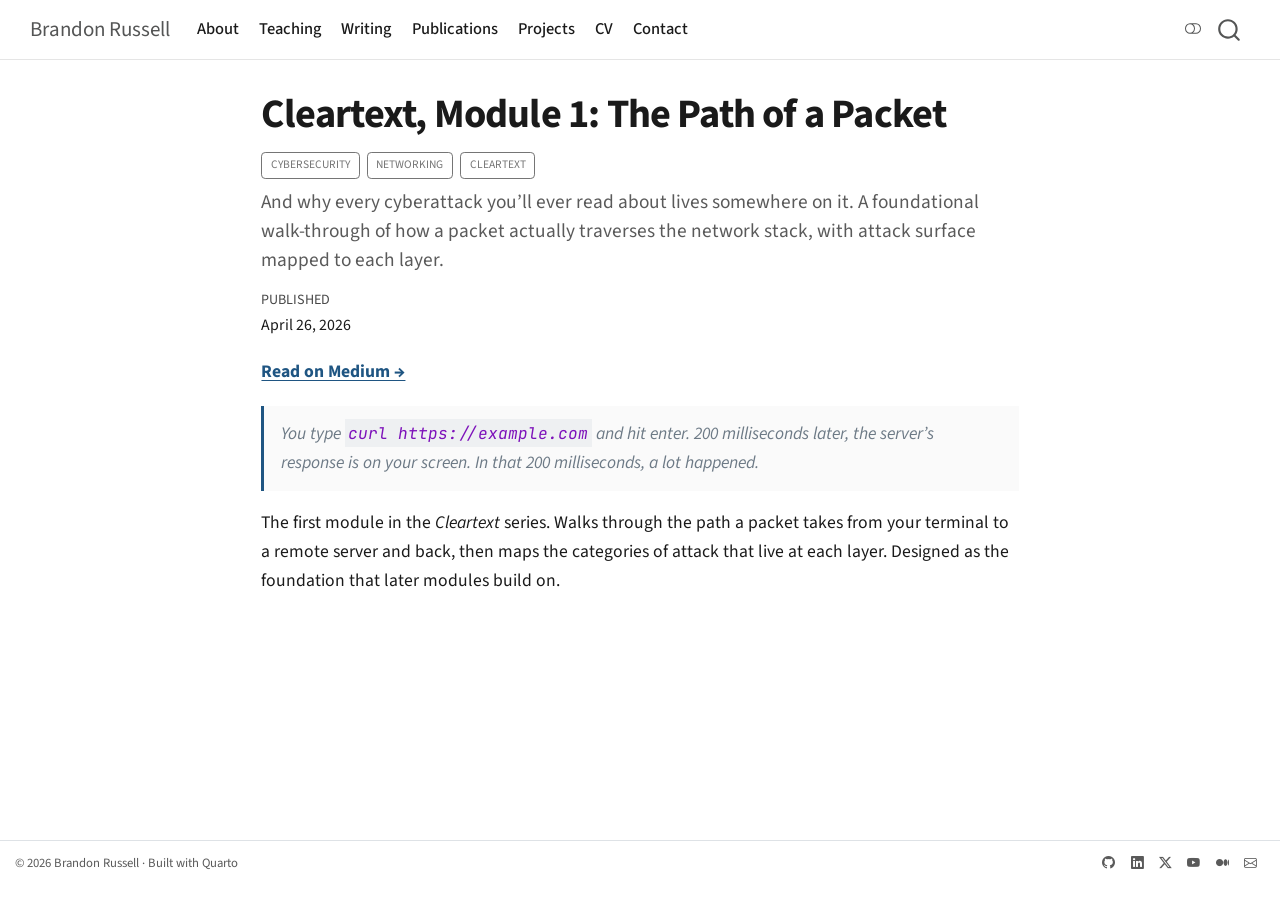
==== commit 2b923256: "Built site for gh-pages" ====
--- a/posts/2026-04-26-cleartext-module-1-path-of-a-packet/index.html
+++ b/posts/2026-04-26-cleartext-module-1-path-of-a-packet/index.html
@@ -46,9 +46,9 @@
 <link href="../../site_libs/quarto-html/quarto-syntax-highlighting-7f8f88aac4f3542376d5c11b86a4c14d.css" rel="stylesheet" class="quarto-color-scheme-extra" id="quarto-text-highlighting-styles">
 <script src="../../site_libs/bootstrap/bootstrap.min.js"></script>
 <link href="../../site_libs/bootstrap/bootstrap-icons.css" rel="stylesheet">
-<link href="../../site_libs/bootstrap/bootstrap-4306a96e0fd97bdc90d1f72745ddc266.min.css" rel="stylesheet" append-hash="true" class="quarto-color-scheme" id="quarto-bootstrap" data-mode="light">
-<link href="../../site_libs/bootstrap/bootstrap-dark-68e5399e64d4cba2567f019335977548.min.css" rel="stylesheet" append-hash="true" class="quarto-color-scheme quarto-color-alternate" id="quarto-bootstrap" data-mode="dark">
-<link href="../../site_libs/bootstrap/bootstrap-4306a96e0fd97bdc90d1f72745ddc266.min.css" rel="stylesheet" append-hash="true" class="quarto-color-scheme-extra" id="quarto-bootstrap" data-mode="light">
+<link href="../../site_libs/bootstrap/bootstrap-975053b5fddb3ea410535a6666e338d8.min.css" rel="stylesheet" append-hash="true" class="quarto-color-scheme" id="quarto-bootstrap" data-mode="light">
+<link href="../../site_libs/bootstrap/bootstrap-dark-9c5629f3791ebafe64fc0f1bd8f645d6.min.css" rel="stylesheet" append-hash="true" class="quarto-color-scheme quarto-color-alternate" id="quarto-bootstrap" data-mode="dark">
+<link href="../../site_libs/bootstrap/bootstrap-975053b5fddb3ea410535a6666e338d8.min.css" rel="stylesheet" append-hash="true" class="quarto-color-scheme-extra" id="quarto-bootstrap" data-mode="light">
 <script id="quarto-search-options" type="application/json">{
   "location": "navbar",
   "copy-button": false,
@@ -77,17 +77,29 @@
   }
 }</script>
 <style>html{ scroll-behavior: smooth; }</style>
+<link rel="preconnect" href="https://fonts.googleapis.com">
+<link rel="preconnect" href="https://fonts.gstatic.com" crossorigin="">
+<link rel="stylesheet" href="https://fonts.googleapis.com/css2?family=Source+Sans+3:wght@400;500;600;700&amp;family=JetBrains+Mono:wght@400;600&amp;display=swap">
 
 
 <link rel="stylesheet" href="../../styles.css">
 <meta property="og:title" content="Cleartext, Module 1: The Path of a Packet – Brandon Russell">
 <meta property="og:description" content="And why every cyberattack you’ll ever read about lives somewhere on it. A foundational walk-through of how a packet actually traverses the network stack, with attack surface mapped to each layer.">
+<meta property="og:image" content="https://brandonrussell.io/images/social-card.png">
 <meta property="og:site_name" content="Brandon Russell">
+<meta property="og:image:alt" content="Brandon Russell, Ed.D. - cybersecurity educator and U.S. Air Force cyber officer">
+<meta property="og:image:height" content="630">
+<meta property="og:image:width" content="1200">
 <meta name="twitter:title" content="Cleartext, Module 1: The Path of a Packet – Brandon Russell">
 <meta name="twitter:description" content="And why every cyberattack you’ll ever read about lives somewhere on it. A foundational walk-through of how a packet actually traverses the network stack, with attack surface mapped to each layer.">
+<meta name="twitter:image" content="https://brandonrussell.io/images/social-card.png">
 <meta name="twitter:creator" content="@Dr_BRussell">
 <meta name="twitter:site" content="@Dr_BRussell">
-<meta name="twitter:card" content="summary">
+<meta name="twitter:card" content="summary_large_image">
+<meta name="twitter:image:alt" content="Brandon Russell, Ed.D. - cybersecurity educator and U.S. Air Force cyber officer">
+<meta name="twitter:image-height" content="630">
+<meta name="twitter:image-width" content="1200">
+<link rel="canonical" href="https://brandonrussell.io/posts/2026-04-26-cleartext-module-1-path-of-a-packet/">
 </head>
 
 <body class="nav-fixed fullcontent quarto-light"><script id="quarto-html-before-body" type="application/javascript">
@@ -270,12 +282,12 @@
           <div class="collapse navbar-collapse" id="navbarCollapse">
             <ul class="navbar-nav navbar-nav-scroll me-auto">
   <li class="nav-item">
-    <a class="nav-link" href="../../index.html"> 
-<span class="menu-text">Home</span></a>
-  </li>  
-  <li class="nav-item">
     <a class="nav-link" href="../../about.html"> 
 <span class="menu-text">About</span></a>
+  </li>  
+  <li class="nav-item">
+    <a class="nav-link" href="../../teaching.html"> 
+<span class="menu-text">Teaching</span></a>
   </li>  
   <li class="nav-item">
     <a class="nav-link" href="../../writing.html"> 
@@ -286,14 +298,6 @@
 <span class="menu-text">Publications</span></a>
   </li>  
   <li class="nav-item">
-    <a class="nav-link" href="../../teaching.html"> 
-<span class="menu-text">Teaching</span></a>
-  </li>  
-  <li class="nav-item">
-    <a class="nav-link" href="../../speaking.html"> 
-<span class="menu-text">Speaking</span></a>
-  </li>  
-  <li class="nav-item">
     <a class="nav-link" href="../../projects.html"> 
 <span class="menu-text">Projects</span></a>
   </li>  
@@ -304,38 +308,6 @@
   <li class="nav-item">
     <a class="nav-link" href="../../contact.html"> 
 <span class="menu-text">Contact</span></a>
-  </li>  
-</ul>
-            <ul class="navbar-nav navbar-nav-scroll ms-auto">
-  <li class="nav-item compact">
-    <a class="nav-link" href="https://github.com/Brandon-Russell-1"> <i class="bi bi-github" role="img" aria-label="GitHub">
-</i> 
-<span class="menu-text"></span></a>
-  </li>  
-  <li class="nav-item compact">
-    <a class="nav-link" href="https://www.linkedin.com/in/brandon-r-russell/"> <i class="bi bi-linkedin" role="img" aria-label="LinkedIn">
-</i> 
-<span class="menu-text"></span></a>
-  </li>  
-  <li class="nav-item compact">
-    <a class="nav-link" href="https://x.com/Dr_BRussell"> <i class="bi bi-twitter-x" role="img" aria-label="X">
-</i> 
-<span class="menu-text"></span></a>
-  </li>  
-  <li class="nav-item compact">
-    <a class="nav-link" href="https://www.youtube.com/@Dr.BrandonRussell"> <i class="bi bi-youtube" role="img" aria-label="YouTube">
-</i> 
-<span class="menu-text"></span></a>
-  </li>  
-  <li class="nav-item compact">
-    <a class="nav-link" href="https://medium.com/@brandon.r.russell.1"> <i class="bi bi-medium" role="img" aria-label="Medium">
-</i> 
-<span class="menu-text"></span></a>
-  </li>  
-  <li class="nav-item compact">
-    <a class="nav-link" href="mailto:brandon.r.russell.1@gmail.com"> <i class="bi bi-envelope" role="img" aria-label="Email">
-</i> 
-<span class="menu-text"></span></a>
   </li>  
 </ul>
           </div> <!-- /navcollapse -->
--- a/styles.css
+++ b/styles.css
@@ -3,7 +3,7 @@
 /*  Minimal, hamel.dev-inspired typography and listings.                   */
 /* ----------------------------------------------------------------------- */
 
-@import url('https://fonts.googleapis.com/css2?family=Source+Sans+3:wght@300;400;600;700&family=Source+Serif+4:opsz,wght@8..60,400;8..60,600&family=JetBrains+Mono:wght@400;600&display=swap');
+/* Web fonts are loaded with <link> tags from _quarto.yml (include-in-header). */
 
 :root {
   --br-ink:        #1a1a1a;
@@ -66,6 +66,44 @@
 }
 .navbar a, .footer a, .about-links a, a.btn { border-bottom: none !important; }
 
+/* Body-copy links are underlined so they are not identified by colour alone. */
+main.content a:not(.btn):not(.about-link):not(.anchorjs-link) {
+  text-decoration: underline;
+  text-decoration-thickness: 1px;
+  text-underline-offset: 0.18em;
+  border-bottom: none;
+}
+main.content a:not(.btn):not(.about-link):not(.anchorjs-link):hover {
+  text-decoration-thickness: 2px;
+}
+
+/* ---------- Home page stat strip ---------------------------------------- */
+
+.stats {
+  display: grid;
+  grid-template-columns: repeat(4, 1fr);
+  gap: 1rem;
+  margin: 1.5rem 0 2rem;
+}
+.stat {
+  border-top: 2px solid var(--br-accent);
+  padding-top: 0.6rem;
+  color: var(--br-muted);
+  font-size: 0.95rem;
+  line-height: 1.35;
+}
+.stat p { margin: 0; }
+.stat-num {
+  display: block;
+  font-size: 1.7rem;
+  font-weight: 700;
+  color: var(--br-ink);
+  font-variant-numeric: tabular-nums;
+}
+@media (max-width: 700px) {
+  .stats { grid-template-columns: repeat(2, 1fr); }
+}
+
 /* ---------- Navbar ------------------------------------------------------ */
 
 .navbar {
@@ -93,6 +131,9 @@
 
 .about-entity .about-image {
   max-width: 16em;
+  height: auto !important;   /* override the inline height so the photo stays circular when max-width shrinks it */
+  aspect-ratio: 1 / 1;
+  object-fit: cover;
   border-radius: 50% !important;
   box-shadow: 0 6px 24px rgba(0,0,0,0.08);
 }
